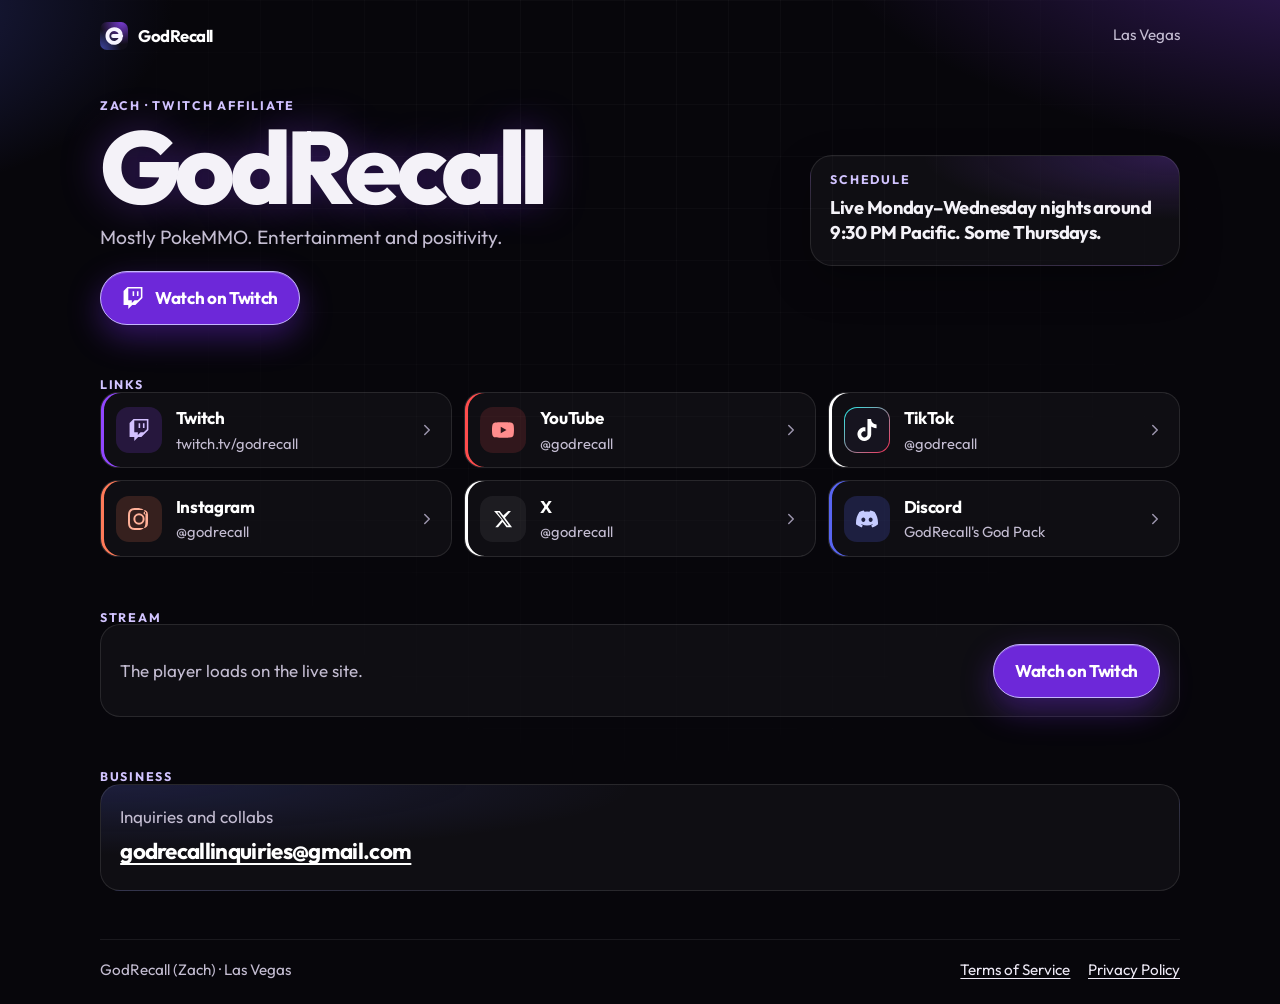
==== index.html @ fd335797 "feat: add GodRecall streamer hub site Publish a static GitHub Pages hub with the stream schedule, so" ====
<!DOCTYPE html>
<html lang="en">
<head>
  <meta charset="utf-8">
  <meta name="viewport" content="width=device-width, initial-scale=1, viewport-fit=cover">
  <title>GodRecall · PokeMMO on Twitch</title>
  <meta name="description" content="Las Vegas Twitch Affiliate. Mostly PokeMMO, entertainment, and positivity. Live Monday–Wednesday nights around 9:30 PM Pacific.">
  <meta name="theme-color" content="#07060b">
  <meta name="color-scheme" content="dark">
  <link rel="canonical" href="https://zachkleinschmidt.github.io/">
  <link rel="icon" href="/favicon.svg" type="image/svg+xml">
  <link rel="apple-touch-icon" href="/apple-touch-icon.png">
  <meta property="og:title" content="GodRecall">
  <meta property="og:description" content="Las Vegas Twitch Affiliate. Mostly PokeMMO, entertainment, and positivity. Live Monday–Wednesday nights around 9:30 PM Pacific.">
  <meta property="og:type" content="website">
  <meta property="og:url" content="https://zachkleinschmidt.github.io/">
  <meta property="og:image" content="https://zachkleinschmidt.github.io/og-image.png">
  <meta property="og:image:type" content="image/png">
  <meta property="og:image:width" content="1200">
  <meta property="og:image:height" content="630">
  <meta property="og:image:alt" content="GodRecall, a Las Vegas Twitch Affiliate who mostly streams PokeMMO.">
  <meta name="twitter:card" content="summary_large_image">
  <meta name="twitter:site" content="@godrecall">
  <meta name="twitter:title" content="GodRecall">
  <meta name="twitter:description" content="Las Vegas Twitch Affiliate. Mostly PokeMMO, entertainment, and positivity. Live Monday–Wednesday nights around 9:30 PM Pacific.">
  <meta name="twitter:image" content="https://zachkleinschmidt.github.io/og-image.png">
  <meta name="twitter:image:alt" content="GodRecall, a Las Vegas Twitch Affiliate who mostly streams PokeMMO.">
  <link rel="stylesheet" href="/styles.css">
  <script type="application/ld+json">
  {
    "@context": "https://schema.org",
    "@type": "Person",
    "name": "Zach",
    "alternateName": "GodRecall",
    "description": "Mostly PokeMMO streamer focused on entertainment and positivity.",
    "url": "https://zachkleinschmidt.github.io/",
    "email": "godrecallinquiries@gmail.com",
    "homeLocation": {
      "@type": "Place",
      "name": "Las Vegas"
    },
    "sameAs": [
      "https://twitch.tv/godrecall",
      "https://youtube.com/@godrecall",
      "https://tiktok.com/@godrecall",
      "https://instagram.com/godrecall",
      "https://x.com/godrecall",
      "https://discord.gg/zZrCK5zesz"
    ]
  }
  </script>
</head>
<body>
  <a class="skip" href="#content">Skip to content</a>
  <header class="site-header shell">
    <a class="brand" href="/">
      <img class="brand-mark" src="/favicon.svg" width="28" height="28" alt="">
      GodRecall
    </a>
    <p class="loc">Las Vegas</p>
  </header>
  <main id="content" class="shell" tabindex="-1">
    <section class="hero">
      <div class="hero-copy">
        <p class="eyebrow">Zach · Twitch Affiliate</p>
        <h1>GodRecall</h1>
        <p class="tagline">Mostly PokeMMO. Entertainment and positivity.</p>
        <div class="cta-row">
          <a class="btn btn-primary" href="https://twitch.tv/godrecall" target="_blank" rel="me noopener noreferrer">
            <svg xmlns="http://www.w3.org/2000/svg" viewBox="0 0 24 24" width="22" height="22" aria-hidden="true">
              <path fill="currentColor" d="M11.571 4.714h1.715v5.143H11.57zm4.715 0H18v5.143h-1.714zM6 0 1.714 4.286v15.428h5.143V24l4.286-4.286h3.428L22.286 12V0zm14.571 11.143-3.428 3.428h-3.429l-3 3v-3H6.857V1.714h13.714z"/>
            </svg>
            Watch on Twitch
          </a>
        </div>
      </div>
      <aside class="schedule" aria-labelledby="schedule-heading">
        <h2 id="schedule-heading" class="section-label">Schedule</h2>
        <p>Live Monday–Wednesday nights around 9:30 PM Pacific. Some Thursdays.</p>
      </aside>
    </section>

    <section class="block" aria-labelledby="links-heading">
      <h2 id="links-heading" class="section-label">Links</h2>
      <ul class="link-list">
        <li>
          <a class="link-card" data-brand="twitch" href="https://twitch.tv/godrecall" target="_blank" rel="me noopener noreferrer">
            <span class="icon">
              <svg xmlns="http://www.w3.org/2000/svg" viewBox="0 0 24 24" width="22" height="22" aria-hidden="true">
                <path fill="currentColor" d="M11.571 4.714h1.715v5.143H11.57zm4.715 0H18v5.143h-1.714zM6 0 1.714 4.286v15.428h5.143V24l4.286-4.286h3.428L22.286 12V0zm14.571 11.143-3.428 3.428h-3.429l-3 3v-3H6.857V1.714h13.714z"/>
              </svg>
            </span>
            <span>
              <span class="link-name">Twitch</span>
              <span class="link-meta">twitch.tv/godrecall</span>
            </span>
            <span class="chevron" aria-hidden="true">
              <svg xmlns="http://www.w3.org/2000/svg" viewBox="0 0 24 24" width="18" height="18">
                <path fill="none" stroke="currentColor" stroke-width="2" stroke-linecap="round" stroke-linejoin="round" d="M9 6l6 6-6 6"/>
              </svg>
            </span>
          </a>
        </li>
        <li>
          <a class="link-card" data-brand="youtube" href="https://youtube.com/@godrecall" target="_blank" rel="me noopener noreferrer">
            <span class="icon">
              <svg xmlns="http://www.w3.org/2000/svg" viewBox="0 0 24 24" width="22" height="22" aria-hidden="true">
                <path fill="currentColor" d="M23.498 6.186a3.016 3.016 0 0 0-2.122-2.136C19.505 3.545 12 3.545 12 3.545s-7.505 0-9.377.505A3.017 3.017 0 0 0 .502 6.186C0 8.07 0 12 0 12s0 3.93.502 5.814a3.016 3.016 0 0 0 2.122 2.136c1.871.505 9.376.505 9.376.505s7.505 0 9.377-.505a3.015 3.015 0 0 0 2.122-2.136C24 15.93 24 12 24 12s0-3.93-.502-5.814zM9.545 15.568V8.432L15.818 12l-6.273 3.568z"/>
              </svg>
            </span>
            <span>
              <span class="link-name">YouTube</span>
              <span class="link-meta">@godrecall</span>
            </span>
            <span class="chevron" aria-hidden="true">
              <svg xmlns="http://www.w3.org/2000/svg" viewBox="0 0 24 24" width="18" height="18">
                <path fill="none" stroke="currentColor" stroke-width="2" stroke-linecap="round" stroke-linejoin="round" d="M9 6l6 6-6 6"/>
              </svg>
            </span>
          </a>
        </li>
        <li>
          <a class="link-card" data-brand="tiktok" href="https://tiktok.com/@godrecall" target="_blank" rel="me noopener noreferrer">
            <span class="icon">
              <svg xmlns="http://www.w3.org/2000/svg" viewBox="0 0 24 24" width="22" height="22" aria-hidden="true">
                <path fill="currentColor" d="M12.525.02c1.31-.02 2.61-.01 3.91-.02.08 1.53.63 3.09 1.75 4.17 1.12 1.11 2.7 1.62 4.24 1.79v4.03c-1.44-.05-2.89-.35-4.2-.97-.57-.26-1.1-.59-1.62-.93-.01 2.92.01 5.84-.02 8.75-.08 1.4-.54 2.79-1.35 3.94-1.31 1.92-3.58 3.17-5.91 3.21-1.43.08-2.86-.31-4.08-1.03-2.02-1.19-3.44-3.37-3.65-5.71-.02-.5-.03-1-.01-1.49.18-1.9 1.12-3.72 2.58-4.96 1.66-1.44 3.98-2.13 6.15-1.72.02 1.48-.04 2.96-.04 4.44-.99-.32-2.15-.23-3.02.37-.63.41-1.11 1.04-1.36 1.75-.21.51-.15 1.07-.14 1.61.24 1.64 1.82 3.02 3.5 2.87 1.12-.01 2.19-.66 2.77-1.61.19-.33.4-.67.41-1.06.1-1.79.06-3.57.07-5.36.01-4.03-.01-8.05.02-12.07z"/>
              </svg>
            </span>
            <span>
              <span class="link-name">TikTok</span>
              <span class="link-meta">@godrecall</span>
            </span>
            <span class="chevron" aria-hidden="true">
              <svg xmlns="http://www.w3.org/2000/svg" viewBox="0 0 24 24" width="18" height="18">
                <path fill="none" stroke="currentColor" stroke-width="2" stroke-linecap="round" stroke-linejoin="round" d="M9 6l6 6-6 6"/>
              </svg>
            </span>
          </a>
        </li>
        <li>
          <a class="link-card" data-brand="instagram" href="https://instagram.com/godrecall" target="_blank" rel="me noopener noreferrer">
            <span class="icon">
              <svg xmlns="http://www.w3.org/2000/svg" viewBox="0 0 24 24" width="22" height="22" aria-hidden="true">
                <path fill="currentColor" d="M12 2.163c3.204 0 3.584.012 4.85.07 3.252.148 4.771 1.691 4.919 4.919.058 1.265.069 1.645.069 4.849 0 3.205-.012 3.584-.069 4.849-.149 3.225-1.664 4.771-4.919 4.919-1.266.058-1.644.07-4.85.07-3.204 0-3.584-.012-4.849-.07-3.26-.149-4.771-1.699-4.919-4.92-.058-1.265-.07-1.644-.07-4.849 0-3.204.013-3.583.07-4.849.149-3.227 1.664-4.771 4.919-4.919 1.266-.057 1.645-.069 4.849-.069zM12 0C8.741 0 8.333.014 7.053.072 2.695.272.273 2.69.073 7.052.014 8.333 0 8.741 0 12c0 3.259.014 3.668.072 4.948.2 4.358 2.618 6.78 6.98 6.98 1.281.058 1.689.072 4.948.072 4.354.2 6.782-2.618 6.979-6.98.059-1.28.073-1.689.073-4.948 0-3.259-.014-3.667-.072-4.947-.196-4.354-2.617-6.78-6.979-6.98C15.668.014 15.259 0 12 0zm0 5.838a6.162 6.162 0 1 0 0 12.324 6.162 6.162 0 0 0 0-12.324zM12 16a4 4 0 1 1 0-8 4 4 0 0 1 0 8zm6.406-11.845a1.44 1.44 0 1 0 0 2.881 1.44 1.44 0 0 0 0-2.881z"/>
              </svg>
            </span>
            <span>
              <span class="link-name">Instagram</span>
              <span class="link-meta">@godrecall</span>
            </span>
            <span class="chevron" aria-hidden="true">
              <svg xmlns="http://www.w3.org/2000/svg" viewBox="0 0 24 24" width="18" height="18">
                <path fill="none" stroke="currentColor" stroke-width="2" stroke-linecap="round" stroke-linejoin="round" d="M9 6l6 6-6 6"/>
              </svg>
            </span>
          </a>
        </li>
        <li>
          <a class="link-card" data-brand="x" href="https://x.com/godrecall" target="_blank" rel="me noopener noreferrer">
            <span class="icon">
              <svg xmlns="http://www.w3.org/2000/svg" viewBox="0 0 24 24" width="20" height="20" aria-hidden="true">
                <path fill="currentColor" d="M18.244 2.25h3.308l-7.227 8.26 8.502 11.24H16.17l-4.714-6.231-5.401 6.231H2.744l7.727-8.835L1.254 2.25H8.08l4.253 5.622L18.244 2.25zm-1.161 17.52h1.833L7.084 4.126H5.117z"/>
              </svg>
            </span>
            <span>
              <span class="link-name">X</span>
              <span class="link-meta">@godrecall</span>
            </span>
            <span class="chevron" aria-hidden="true">
              <svg xmlns="http://www.w3.org/2000/svg" viewBox="0 0 24 24" width="18" height="18">
                <path fill="none" stroke="currentColor" stroke-width="2" stroke-linecap="round" stroke-linejoin="round" d="M9 6l6 6-6 6"/>
              </svg>
            </span>
          </a>
        </li>
        <li>
          <a class="link-card" data-brand="discord" href="https://discord.gg/zZrCK5zesz" target="_blank" rel="me noopener noreferrer">
            <span class="icon">
              <svg xmlns="http://www.w3.org/2000/svg" viewBox="0 0 24 24" width="22" height="22" aria-hidden="true">
                <path fill="currentColor" d="M20.317 4.37a19.791 19.791 0 0 0-4.885-1.515.074.074 0 0 0-.079.037c-.21.375-.444.864-.608 1.25a18.27 18.27 0 0 0-5.487 0 12.64 12.64 0 0 0-.617-1.25.077.077 0 0 0-.079-.037A19.736 19.736 0 0 0 3.677 4.37a.07.07 0 0 0-.032.027C.533 9.046-.32 13.58.099 18.057a.082.082 0 0 0 .031.057 19.9 19.9 0 0 0 5.993 3.03.078.078 0 0 0 .084-.028 14.09 14.09 0 0 0 1.226-1.994.076.076 0 0 0-.041-.106 13.107 13.107 0 0 1-1.872-.892.077.077 0 0 1-.008-.128 10.2 10.2 0 0 0 .372-.292.074.074 0 0 1 .077-.01c3.928 1.793 8.18 1.793 12.062 0a.074.074 0 0 1 .078.01c.12.098.246.198.373.292a.077.077 0 0 1-.006.127 12.299 12.299 0 0 1-1.873.892.077.077 0 0 0-.041.107c.36.698.772 1.362 1.225 1.993a.076.076 0 0 0 .084.028 19.839 19.839 0 0 0 6.002-3.03.077.077 0 0 0 .032-.054c.5-5.177-.838-9.674-3.549-13.66a.061.061 0 0 0-.031-.03zM8.02 15.33c-1.183 0-2.157-1.085-2.157-2.419 0-1.333.956-2.419 2.157-2.419 1.21 0 2.176 1.096 2.157 2.42 0 1.333-.956 2.418-2.157 2.418zm7.975 0c-1.183 0-2.157-1.085-2.157-2.419 0-1.333.955-2.419 2.157-2.419 1.21 0 2.176 1.096 2.157 2.42 0 1.333-.946 2.418-2.157 2.418z"/>
              </svg>
            </span>
            <span>
              <span class="link-name">Discord</span>
              <span class="link-meta">GodRecall's God Pack</span>
            </span>
            <span class="chevron" aria-hidden="true">
              <svg xmlns="http://www.w3.org/2000/svg" viewBox="0 0 24 24" width="18" height="18">
                <path fill="none" stroke="currentColor" stroke-width="2" stroke-linecap="round" stroke-linejoin="round" d="M9 6l6 6-6 6"/>
              </svg>
            </span>
          </a>
        </li>
      </ul>
    </section>

    <section class="block" aria-labelledby="stream-heading">
      <h2 id="stream-heading" class="section-label">Stream</h2>
      <!-- Twitch only plays the embed when parent matches the hosting domain. -->
      <div class="player-frame" id="player-frame">
        <iframe
          id="twitch-frame"
          title="GodRecall on Twitch"
          width="640"
          height="360"
          src="https://player.twitch.tv/?channel=godrecall&amp;parent=zachkleinschmidt.github.io&amp;parent=godrecall.com&amp;parent=www.godrecall.com&amp;muted=true&amp;autoplay=false"
          allow="autoplay; fullscreen; picture-in-picture; encrypted-media"
          allowfullscreen
          loading="lazy"></iframe>
      </div>
      <div class="player-fallback" id="player-fallback" hidden>
        <p>The player loads on the live site.</p>
        <a class="btn btn-primary" href="https://twitch.tv/godrecall" target="_blank" rel="noopener noreferrer">Watch on Twitch</a>
      </div>
      <script>
        (function () {
          var host = location.hostname;
          var allowed = host === "zachkleinschmidt.github.io" || host === "godrecall.com" || host === "www.godrecall.com";
          if (allowed) return;
          var frame = document.getElementById("player-frame");
          var fallback = document.getElementById("player-fallback");
          if (frame) frame.remove();
          if (fallback) fallback.hidden = false;
        })();
      </script>
    </section>

    <section class="block" aria-labelledby="business-heading">
      <h2 id="business-heading" class="section-label">Business</h2>
      <div class="contact-card">
        <p>Inquiries and collabs</p>
        <a class="email" href="mailto:godrecallinquiries@gmail.com">godrecallinquiries@gmail.com</a>
      </div>
    </section>
  </main>
  <footer class="site-footer shell">
    <p>GodRecall (Zach) · Las Vegas</p>
    <nav aria-label="Legal">
      <a href="/terms-of-service.html">Terms of Service</a>
      <a href="/privacy-policy.html">Privacy Policy</a>
    </nav>
  </footer>
</body>
</html>
---- styles.css ----
@font-face {
  font-family: "Outfit";
  font-style: normal;
  font-weight: 400;
  font-display: swap;
  src: url("fonts/outfit-400.woff2") format("woff2");
}

@font-face {
  font-family: "Outfit";
  font-style: normal;
  font-weight: 700;
  font-display: swap;
  src: url("fonts/outfit-700.woff2") format("woff2");
}

@font-face {
  font-family: "Outfit";
  font-style: normal;
  font-weight: 800;
  font-display: swap;
  src: url("fonts/outfit-800.woff2") format("woff2");
}

:root {
  --bg: #07060b;
  --text: #f4f2f8;
  --muted: #c4bdd2;
  --line: rgba(255, 255, 255, 0.1);
  --twitch: #9146ff;
  --discord: #5865f2;
  --font: "Outfit", ui-sans-serif, system-ui, -apple-system, "Segoe UI", Roboto, Helvetica, Arial, sans-serif;
  --shadow: 0 16px 40px rgba(0, 0, 0, 0.28);
}

*,
*::before,
*::after {
  box-sizing: border-box;
}

html {
  color-scheme: dark;
  background-color: var(--bg);
  background-image:
    radial-gradient(ellipse 90% 50% at 110% -10%, rgba(145, 70, 255, 0.42), transparent 52%),
    radial-gradient(ellipse 70% 45% at -20% 0%, rgba(88, 101, 242, 0.38), transparent 48%),
    radial-gradient(ellipse 55% 40% at 70% 120%, rgba(145, 70, 255, 0.16), transparent 50%);
  min-height: 100%;
}

body {
  margin: 0;
  min-height: 100vh;
  min-height: 100dvh;
  display: flex;
  flex-direction: column;
  color: var(--text);
  font-family: var(--font);
  font-size: 1.0625rem;
  font-weight: 400;
  line-height: 1.5;
  background: transparent;
  -webkit-font-smoothing: antialiased;
  padding-left: env(safe-area-inset-left);
  padding-right: env(safe-area-inset-right);
}

body::before {
  content: "";
  position: fixed;
  inset: 0;
  z-index: -1;
  pointer-events: none;
  background-image:
    linear-gradient(rgba(255, 255, 255, 0.028) 1px, transparent 1px),
    linear-gradient(90deg, rgba(255, 255, 255, 0.028) 1px, transparent 1px);
  background-size: 52px 52px;
  mask-image: radial-gradient(ellipse at 50% 0%, #000 15%, transparent 72%);
}

h1,
h2,
p {
  margin: 0;
}

h1,
h2 {
  font-weight: 800;
  letter-spacing: -0.045em;
  line-height: 1.02;
}

a {
  color: inherit;
}

:focus-visible {
  outline: 2px solid #f5f3ff;
  outline-offset: 3px;
}

.skip {
  position: absolute;
  left: 1rem;
  top: 0;
  transform: translateY(-150%);
  background: #fff;
  color: #111;
  font-weight: 700;
  text-decoration: none;
  padding: 0.6rem 0.9rem;
  border-radius: 10px;
  z-index: 5;
}

.skip:focus {
  transform: translateY(0.75rem);
}

.shell {
  width: min(1080px, calc(100% - 2.5rem));
  margin-inline: auto;
}

.shell-narrow {
  width: min(40rem, calc(100% - 2.5rem));
}

.site-header {
  display: flex;
  align-items: center;
  justify-content: space-between;
  gap: 1rem;
  min-height: 4.25rem;
  padding-top: max(0.85rem, env(safe-area-inset-top));
  padding-bottom: 0.85rem;
}

.brand {
  display: inline-flex;
  align-items: center;
  gap: 0.65rem;
  min-height: 44px;
  color: #fff;
  text-decoration: none;
  font-weight: 700;
  letter-spacing: -0.03em;
  font-size: 1.05rem;
}

.brand-mark {
  width: 28px;
  height: 28px;
  display: block;
  flex: none;
}

.loc,
.header-link {
  color: var(--muted);
  font-size: 0.95rem;
}

.header-link {
  display: inline-flex;
  align-items: center;
  min-height: 44px;
  padding-inline: 0.15rem;
  color: #fff;
  font-weight: 700;
  text-decoration: none;
}

.header-link:hover {
  color: #d6ccff;
}

main {
  flex: 1 0 auto;
  padding-top: 0.85rem;
  padding-bottom: 3rem;
}

main:focus {
  outline: none;
}

.eyebrow,
.section-label {
  color: #d2c4ff;
  font-size: 0.78rem;
  font-weight: 700;
  letter-spacing: 0.14em;
  text-transform: uppercase;
}

.hero {
  display: grid;
  gap: 1.15rem;
}

.hero h1 {
  margin: 0.35rem 0 0.7rem;
  font-size: clamp(2.85rem, 12vw, 6.4rem);
  line-height: 0.9;
  letter-spacing: -0.055em;
  text-shadow: 0 0 42px rgba(145, 70, 255, 0.35);
}

.tagline {
  max-width: 28rem;
  color: var(--muted);
  font-size: 1.2rem;
  line-height: 1.4;
}

.cta-row {
  margin-top: 1.2rem;
}

.btn {
  display: inline-flex;
  align-items: center;
  justify-content: center;
  gap: 0.7rem;
  min-height: 54px;
  padding: 0.75rem 1.3rem;
  border-radius: 999px;
  text-decoration: none;
  font-weight: 700;
  letter-spacing: -0.02em;
  line-height: 1;
}

.btn svg {
  display: block;
  flex: none;
}

.btn-primary {
  width: 100%;
  background: #6d28d9;
  color: #fff;
  border: 1px solid #c4b5fd;
  box-shadow:
    inset 0 1px 0 rgba(255, 255, 255, 0.24),
    0 12px 32px rgba(109, 40, 217, 0.42);
}

.btn-primary:active {
  background: #5b21b6;
}

.schedule {
  margin: 0;
  padding: 1.15rem 1.2rem 1.25rem;
  border-radius: 22px;
  border: 1px solid var(--line);
  background:
    radial-gradient(120% 100% at 100% 0%, rgba(145, 70, 255, 0.24), transparent 58%),
    rgba(255, 255, 255, 0.035);
  box-shadow: var(--shadow);
}

.schedule .section-label {
  display: block;
  margin-bottom: 0.55rem;
}

.schedule p {
  font-size: 1.15rem;
  font-weight: 700;
  letter-spacing: -0.03em;
  line-height: 1.35;
}

.block {
  margin-top: 2.6rem;
}

.link-list {
  list-style: none;
  margin: 0;
  padding: 0;
  display: grid;
  gap: 0.75rem;
}

.link-card {
  display: grid;
  grid-template-columns: auto minmax(0, 1fr) auto;
  align-items: center;
  gap: 0.85rem;
  min-height: 74px;
  height: 100%;
  padding: 0.8rem 0.95rem;
  border-radius: 18px;
  border: 1px solid var(--line);
  background: rgba(255, 255, 255, 0.035);
  color: #fff;
  text-decoration: none;
  box-shadow: inset 3px 0 0 var(--brand, var(--twitch));
}

.link-card[data-brand="twitch"] { --brand: #9146ff; }
.link-card[data-brand="youtube"] { --brand: #ff4d4d; }
.link-card[data-brand="tiktok"] { --brand: #ffffff; }
.link-card[data-brand="instagram"] { --brand: #ff7a59; }
.link-card[data-brand="x"] { --brand: #ffffff; }
.link-card[data-brand="discord"] { --brand: #5865f2; }

.icon {
  width: 46px;
  height: 46px;
  display: grid;
  place-items: center;
  border-radius: 13px;
  background: rgba(255, 255, 255, 0.06);
  color: #fff;
}

.link-card[data-brand="twitch"] .icon {
  background: rgba(145, 70, 255, 0.18);
  color: #d3c0ff;
}

.link-card[data-brand="youtube"] .icon {
  background: rgba(255, 77, 77, 0.14);
  color: #ff8d8d;
}

.link-card[data-brand="instagram"] .icon {
  background: rgba(255, 122, 89, 0.16);
  color: #ffb199;
}

.link-card[data-brand="discord"] .icon {
  background: rgba(88, 101, 242, 0.2);
  color: #c5cbff;
}

.link-card[data-brand="tiktok"] .icon {
  color: #fff;
  background:
    linear-gradient(#16141f, #16141f) padding-box,
    linear-gradient(135deg, #25f4ee, #fe2c55) border-box;
  border: 1.5px solid transparent;
}

.icon svg,
.chevron svg {
  display: block;
}

.link-name {
  display: block;
  font-weight: 700;
  letter-spacing: -0.02em;
}

.link-meta {
  display: block;
  margin-top: 0.1rem;
  color: var(--muted);
  font-size: 0.92rem;
}

.chevron {
  color: #9c95ad;
}

.link-card:active {
  background: rgba(255, 255, 255, 0.07);
}

.player-frame {
  position: relative;
  aspect-ratio: 16 / 9;
  border-radius: 20px;
  overflow: hidden;
  background: #000;
  border: 1px solid rgba(145, 70, 255, 0.4);
  box-shadow: 0 18px 48px rgba(88, 101, 242, 0.18);
}

.player-frame iframe {
  position: absolute;
  inset: 0;
  width: 100%;
  height: 100%;
  border: 0;
}

.player-fallback {
  display: flex;
  flex-wrap: wrap;
  align-items: center;
  justify-content: space-between;
  gap: 1rem;
  padding: 1.15rem 1.2rem;
  border-radius: 20px;
  border: 1px solid var(--line);
  background: rgba(255, 255, 255, 0.035);
}

.player-fallback[hidden] {
  display: none;
}

.player-fallback p {
  color: var(--muted);
  margin: 0;
}

.contact-card {
  padding: 1.2rem 1.2rem 1.3rem;
  border-radius: 20px;
  border: 1px solid var(--line);
  background:
    radial-gradient(90% 120% at 0% 0%, rgba(88, 101, 242, 0.18), transparent 55%),
    rgba(255, 255, 255, 0.035);
}

.contact-card p {
  color: var(--muted);
  margin-bottom: 0.35rem;
}

.email {
  color: #fff;
  font-size: clamp(1.05rem, 2.4vw, 1.4rem);
  font-weight: 700;
  letter-spacing: -0.03em;
  overflow-wrap: anywhere;
  text-underline-offset: 0.16em;
}

.email:hover {
  color: #e4dcff;
}

.site-footer {
  display: flex;
  flex-wrap: wrap;
  align-items: flex-start;
  justify-content: space-between;
  gap: 0.75rem 1.5rem;
  margin-top: 0;
  padding-top: 1.2rem;
  padding-bottom: max(1.4rem, env(safe-area-inset-bottom));
  border-top: 1px solid rgba(255, 255, 255, 0.08);
  color: var(--muted);
  font-size: 0.95rem;
}

.site-footer nav {
  display: flex;
  flex-wrap: wrap;
  gap: 0.35rem 1.1rem;
}

.site-footer a {
  color: #eeeaf6;
  text-underline-offset: 0.18em;
}

.site-footer a:hover {
  color: #fff;
}

.site-footer a[aria-current="page"] {
  color: #d2c4ff;
}

.page-simple {
  padding-top: 1.5rem;
  padding-bottom: 3rem;
}

.page-simple h1 {
  margin: 0.4rem 0 0.75rem;
  font-size: clamp(2.4rem, 8vw, 4.2rem);
}

.page-simple .cta-row {
  margin-top: 1.4rem;
}

.legal {
  padding-bottom: 2rem;
}

.legal h1 {
  margin: 0.4rem 0 1.1rem;
  font-size: clamp(2.3rem, 7vw, 3.4rem);
}

.legal h2 {
  margin: 2rem 0 0.55rem;
  font-size: 1.28rem;
  letter-spacing: -0.03em;
}

.legal p,
.legal li {
  color: #e7e3f0;
  font-size: 1.05rem;
  line-height: 1.65;
}

.legal p + p,
.legal ul + p {
  margin-top: 0.85rem;
}

.legal ul {
  margin: 0.45rem 0 0;
  padding-left: 1.2rem;
}

.legal li + li {
  margin-top: 0.35rem;
}

.legal a {
  color: #d2c4ff;
  text-underline-offset: 0.16em;
}

.legal-end {
  margin-top: 2.4rem;
  padding-top: 1rem;
  border-top: 1px solid rgba(255, 255, 255, 0.08);
  color: var(--muted);
  font-size: 0.98rem;
}

.redirect-page {
  padding-top: 4.5rem;
}

.redirect-page h1 {
  margin-bottom: 0.75rem;
  font-size: clamp(2rem, 6vw, 3rem);
}

.redirect-page a {
  color: #d2c4ff;
}

@media (min-width: 640px) {
  .btn-primary {
    width: auto;
  }
}

@media (min-width: 720px) {
  .link-list {
    grid-template-columns: 1fr 1fr;
  }
}

@media (min-width: 880px) {
  main {
    padding-top: 1.6rem;
  }

  .hero {
    grid-template-columns: minmax(0, 1.45fr) minmax(260px, 0.8fr);
    gap: 2rem 2.5rem;
    align-items: center;
  }

  .block {
    margin-top: 3.4rem;
  }
}

@media (min-width: 1020px) {
  .link-list {
    grid-template-columns: 1fr 1fr 1fr;
  }
}

@media (hover: hover) and (pointer: fine) {
  .btn,
  .link-card,
  .chevron,
  .header-link,
  .email,
  .brand {
    transition: transform 160ms ease, background-color 160ms ease, border-color 160ms ease, box-shadow 160ms ease, color 160ms ease;
  }

  .btn-primary:hover {
    transform: translateY(-2px);
    background: #7c3aed;
    box-shadow:
      inset 0 1px 0 rgba(255, 255, 255, 0.28),
      0 16px 36px rgba(124, 58, 237, 0.5);
  }

  .link-card:hover {
    transform: translateY(-2px);
    border-color: var(--brand);
    background: rgba(255, 255, 255, 0.055);
  }

  .link-card:hover .chevron {
    transform: translateX(3px);
    color: #fff;
  }
}

@media (prefers-reduced-motion: reduce) {
  html {
    scroll-behavior: auto;
  }

  .btn,
  .link-card,
  .chevron,
  .header-link,
  .email,
  .brand {
    transition: none;
  }
}

@media (prefers-contrast: more) {
  .link-card,
  .schedule,
  .contact-card,
  .player-frame,
  .player-fallback,
  .site-footer {
    border-color: #fff;
  }
}

@media print {
  html,
  body {
    background: #fff;
    color: #111;
  }

  body::before,
  .skip,
  .player-frame,
  .player-fallback,
  .cta-row {
    display: none;
  }

  .site-footer,
  .legal a,
  .email {
    color: #111;
  }
}
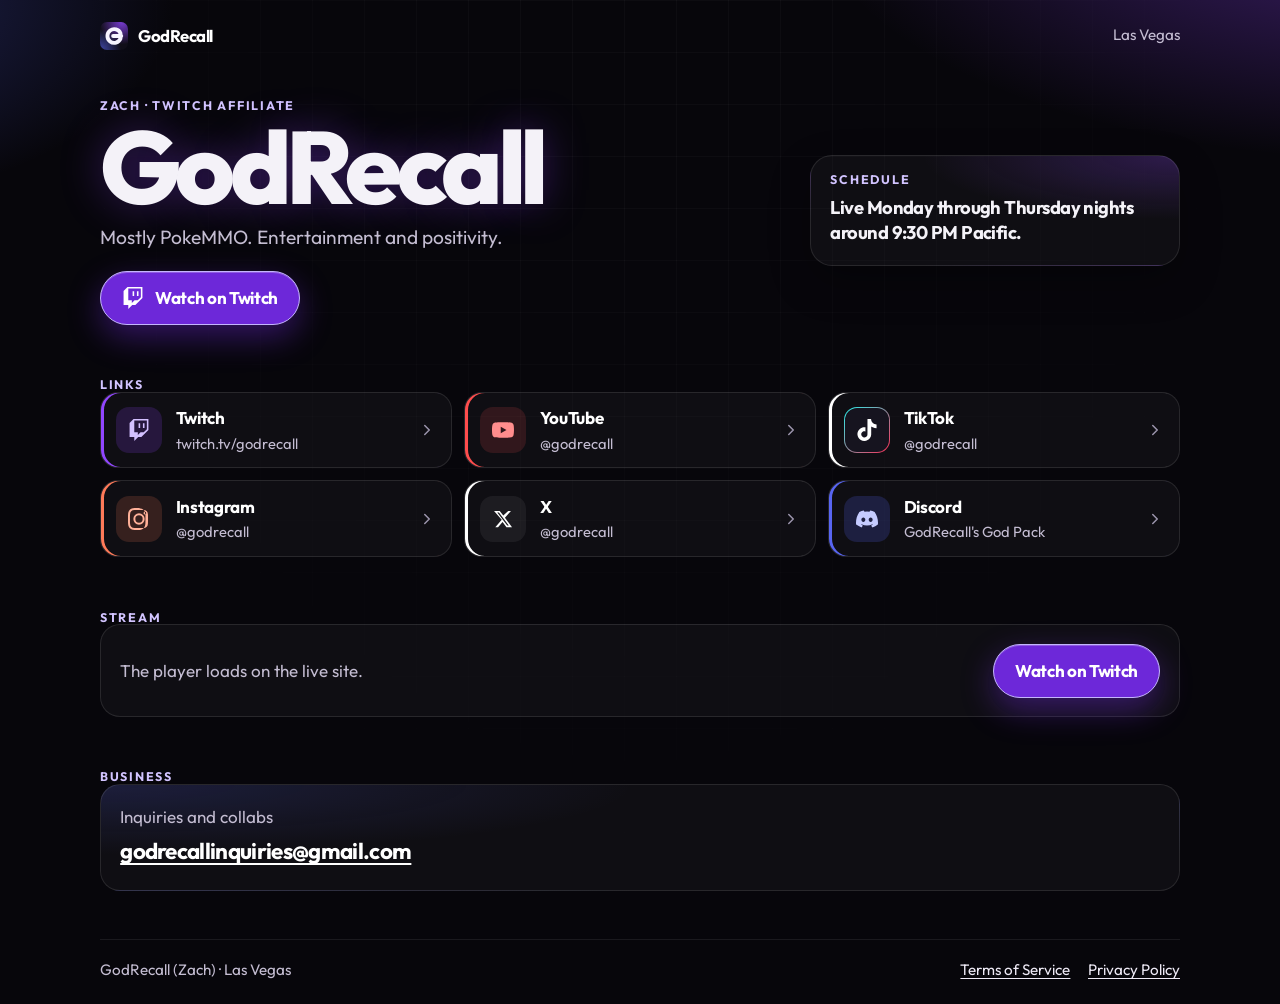
==== commit a4735b54: "fix: update stream schedule to Monday through Thursday The weekly schedule is now Monday through Thu" ====
--- a/index.html
+++ b/index.html
@@ -4,14 +4,14 @@
   <meta charset="utf-8">
   <meta name="viewport" content="width=device-width, initial-scale=1, viewport-fit=cover">
   <title>GodRecall · PokeMMO on Twitch</title>
-  <meta name="description" content="Las Vegas Twitch Affiliate. Mostly PokeMMO, entertainment, and positivity. Live Monday–Wednesday nights around 9:30 PM Pacific.">
+  <meta name="description" content="Las Vegas Twitch Affiliate. Mostly PokeMMO, entertainment, and positivity. Live Monday through Thursday nights around 9:30 PM Pacific.">
   <meta name="theme-color" content="#07060b">
   <meta name="color-scheme" content="dark">
   <link rel="canonical" href="https://zachkleinschmidt.github.io/">
   <link rel="icon" href="/favicon.svg" type="image/svg+xml">
   <link rel="apple-touch-icon" href="/apple-touch-icon.png">
   <meta property="og:title" content="GodRecall">
-  <meta property="og:description" content="Las Vegas Twitch Affiliate. Mostly PokeMMO, entertainment, and positivity. Live Monday–Wednesday nights around 9:30 PM Pacific.">
+  <meta property="og:description" content="Las Vegas Twitch Affiliate. Mostly PokeMMO, entertainment, and positivity. Live Monday through Thursday nights around 9:30 PM Pacific.">
   <meta property="og:type" content="website">
   <meta property="og:url" content="https://zachkleinschmidt.github.io/">
   <meta property="og:image" content="https://zachkleinschmidt.github.io/og-image.png">
@@ -22,7 +22,7 @@
   <meta name="twitter:card" content="summary_large_image">
   <meta name="twitter:site" content="@godrecall">
   <meta name="twitter:title" content="GodRecall">
-  <meta name="twitter:description" content="Las Vegas Twitch Affiliate. Mostly PokeMMO, entertainment, and positivity. Live Monday–Wednesday nights around 9:30 PM Pacific.">
+  <meta name="twitter:description" content="Las Vegas Twitch Affiliate. Mostly PokeMMO, entertainment, and positivity. Live Monday through Thursday nights around 9:30 PM Pacific.">
   <meta name="twitter:image" content="https://zachkleinschmidt.github.io/og-image.png">
   <meta name="twitter:image:alt" content="GodRecall, a Las Vegas Twitch Affiliate who mostly streams PokeMMO.">
   <link rel="stylesheet" href="/styles.css">
@@ -76,7 +76,7 @@
       </div>
       <aside class="schedule" aria-labelledby="schedule-heading">
         <h2 id="schedule-heading" class="section-label">Schedule</h2>
-        <p>Live Monday–Wednesday nights around 9:30 PM Pacific. Some Thursdays.</p>
+        <p>Live Monday through Thursday nights around 9:30 PM Pacific.</p>
       </aside>
     </section>
 
